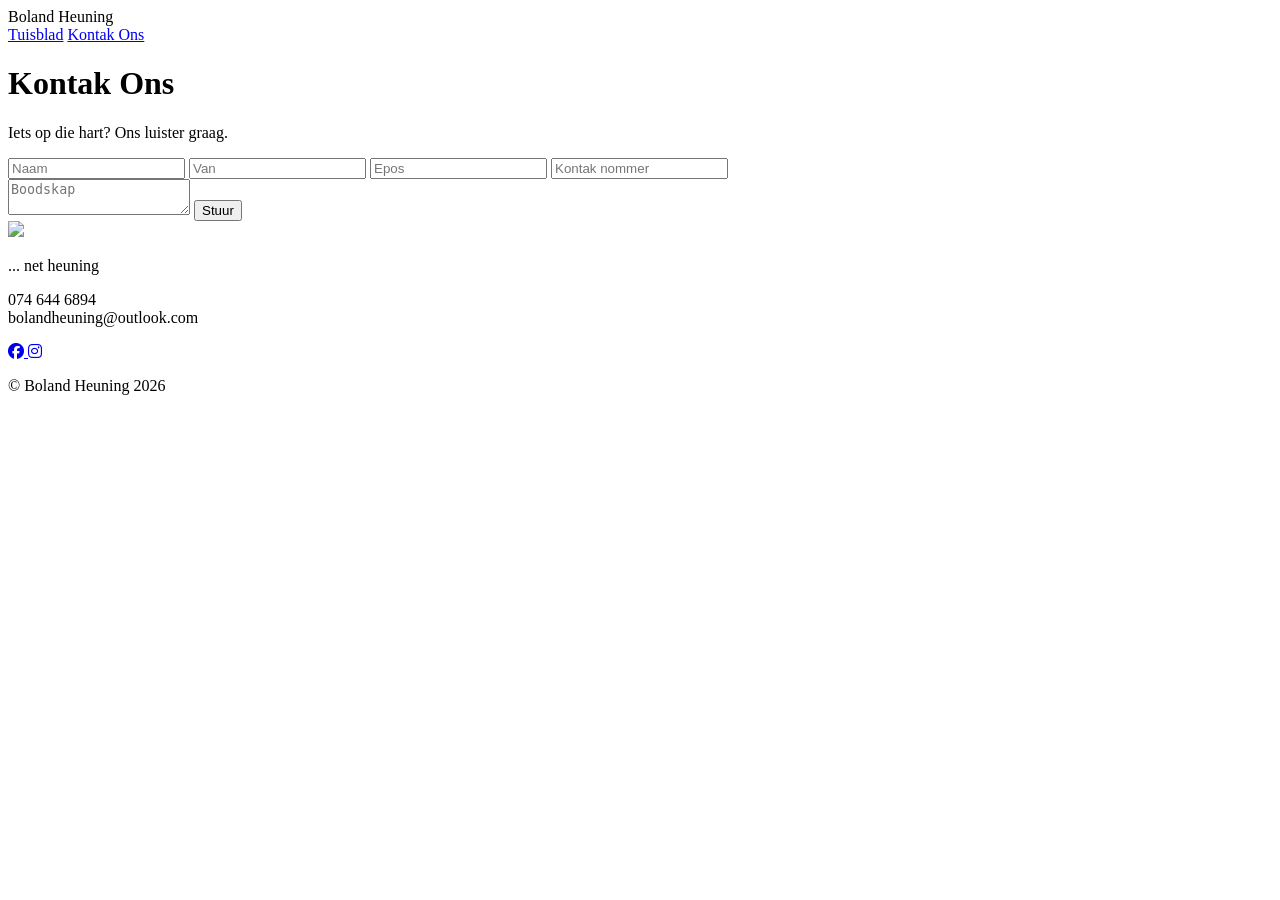
==== contact.html @ eebf74c6 "Add files via upload" ====
<!DOCTYPE html>
<html>

<head>
	<link rel="stylesheet" href="/home/luan/Desktop/T3/styles.css">
	<link href="https://fonts.googleapis.com/css2?family=Cinzel:wght@400;700&display=swap" rel="stylesheet">
	<link href="https://fonts.googleapis.com/css2?family=Source+Sans+3:wght@300;400;600&display=swap" rel="stylesheet">
	<link rel="stylesheet" href="https://cdnjs.cloudflare.com/ajax/libs/font-awesome/6.5.0/css/all.min.css">
	
</head>

<body>
	<header>
		<div id="titleBox">
			<a id="title">Boland Heuning</a>
		</div>
		<div id="linkBox">
			<a href="index.html">Tuisblad</a>
			<a href="contact.html">Kontak Ons</a>
		</div>
	</header>
	<main id="shell-main">
		<div id="shell-left">
			<div class="form-intro">
				<h1>Kontak Ons</h1>
				<p>Iets op die hart? Ons luister graag.</p>
			</div>
			<form style="width: 70%;" class="grid-form">
				<input class="entry-edit" type="text" placeholder="Naam" name="firstname" required>
				<input class="entry-edit" type="text" placeholder="Van" name="surname" required>
		    		<input class="entry-edit" type="email" placeholder="Epos" name="email">
		    		<input class="entry-edit" type="phone" placeholder="Kontak nommer" name="phone">
				<textarea class="grid-form-tall grid-form-wide entry-edit" name="message" placeholder="Boodskap" required></textarea>
		    		<button class="submit grid-form-wide" type="submit">Stuur</button>
			</form>

		</div>
		<div id="shell-right">
			<img id="temp" src="/home/luan/Desktop/T3/contact1.png">
		</div>
	</main>
	
	<footer>
		<div class="footer-shell">
			<div class="footer-boxes"><p class="foot">... net heuning</p></div>
			<div class="footer-boxes">
				<p class="foot">074 644 6894<br>bolandheuning@outlook.com</p>
				<div id="icon-align">
					<a href="https://facebook.com/yourpage" target="_blank">
    					<i class="fa-brands fa-facebook"></i>
    					</a>
		    			<a href="https://instagram.com/yourpage" target="_blank">
					<i class="fa-brands fa-instagram"></i>
					</a>
				</div>
			</div>
			<div class="footer-boxes"><p class="foot">&copy; Boland Heuning 2026</p></div>
		</div>
	</footer>
</body>

</html>
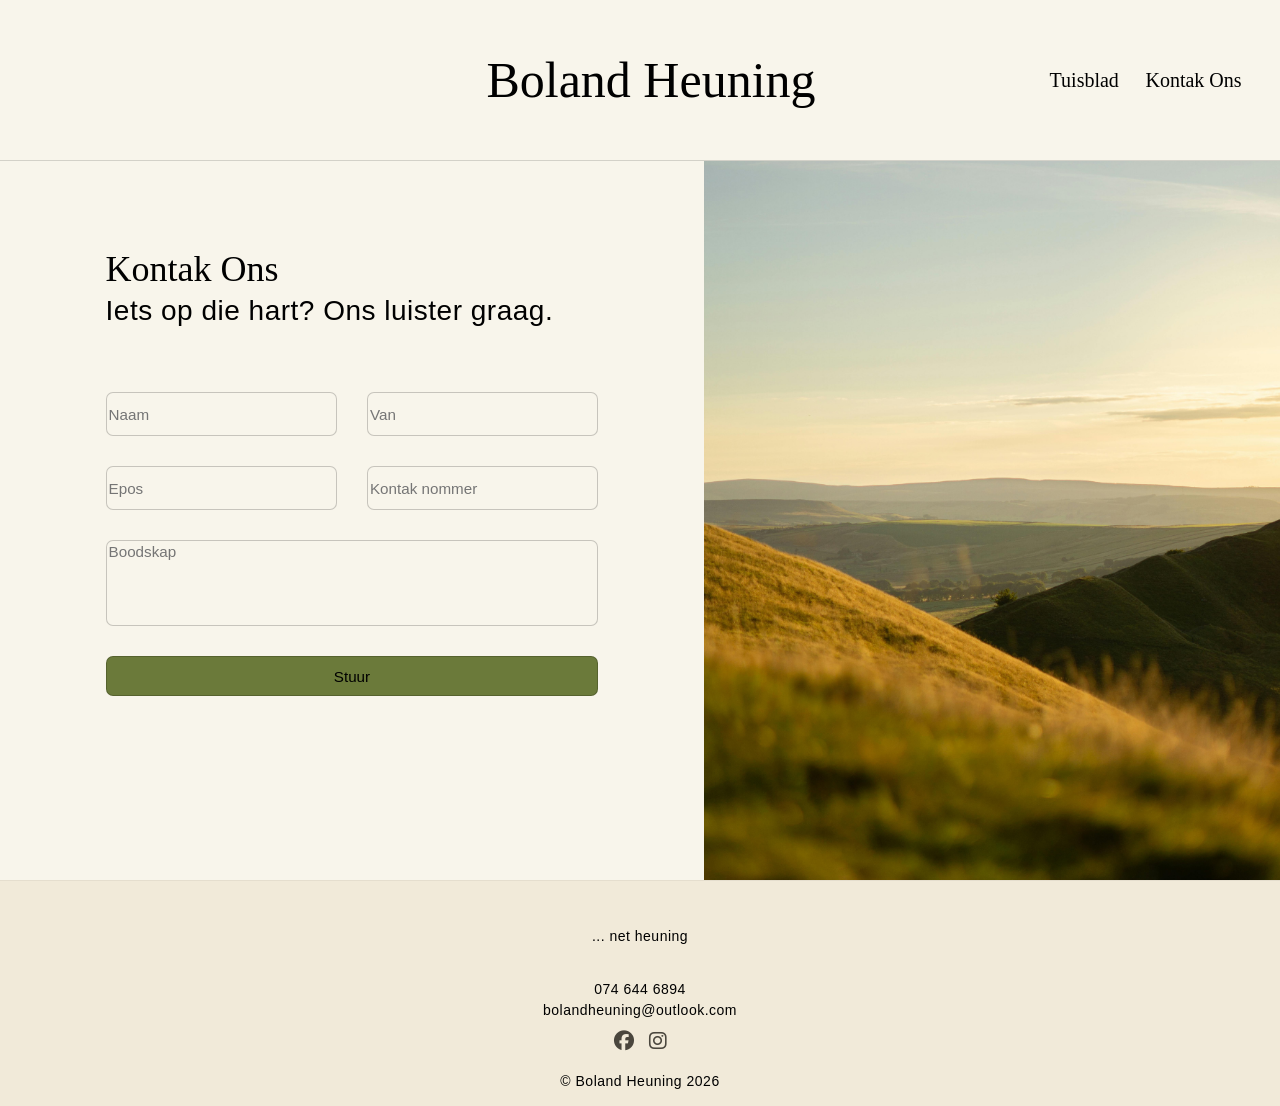
==== commit b62b29fc: "Update contact.html" ====
--- a/contact.html
+++ b/contact.html
@@ -2,7 +2,7 @@
 <html>
 
 <head>
-	<link rel="stylesheet" href="/home/luan/Desktop/T3/styles.css">
+	<link rel="stylesheet" href="styles.css">
 	<link href="https://fonts.googleapis.com/css2?family=Cinzel:wght@400;700&display=swap" rel="stylesheet">
 	<link href="https://fonts.googleapis.com/css2?family=Source+Sans+3:wght@300;400;600&display=swap" rel="stylesheet">
 	<link rel="stylesheet" href="https://cdnjs.cloudflare.com/ajax/libs/font-awesome/6.5.0/css/all.min.css">
@@ -36,7 +36,7 @@
 
 		</div>
 		<div id="shell-right">
-			<img id="temp" src="/home/luan/Desktop/T3/contact1.png">
+			<img id="temp" src="contact1.png">
 		</div>
 	</main>
 	
--- a/styles.css
+++ b/styles.css
@@ -0,0 +1,350 @@
+:root {
+    --headHeight: 160px;
+}
+body{
+	background-color: #f8f5eb;
+	margin: 0;	
+}
+header{
+	/*border-bottom: 1px solid black;*/
+	border-bottom: 1px solid rgba(0,0,0,0.15);
+	background-color: #f8f5eb;
+	position: fixed;
+	top: 0;
+	left: 0;
+	width: 100vw;
+	height: var(--headHeight);
+	z-index: 10;
+	   
+	display: flex;
+	align-items: center;
+}
+#linkBox{
+	width: 15vw;
+	margin-left:20vw;
+	display: flex;
+    	align-items: center;
+    	justify-content: space-between;
+}
+#titleBox{
+	width: 24vw;
+	margin-left:38vw;
+	display: flex;
+    	align-items: center;
+    	justify-content: space-between;
+    	white-space: nowrap;
+}
+#title{
+	font-size: 50px;
+}
+a{
+	text-decoration: none;
+	color: black;
+	font-size: 20px;
+	font-family: 'Cinzel', serif;
+}
+main{
+	position: relative;
+	margin-top: var(--headHeight); /* prevents content hiding behind header */
+}
+#heroImg{
+	position: relative;
+	top: 0;
+	width: 100vw;
+}
+#storyBox{
+	margin-left: 22vw;
+	margin-top: 14vh;
+	width: 45vw;
+}
+#product-section{
+	margin-top: 14vh;
+	border: 1px solid black;
+	width: 100vw;
+	display: flex;
+	justify-content: space-around;
+	flex-wrap: wrap;
+	gap: 20px;
+}
+.honey-card{
+	position: relative;
+	margin-top: 5vh;
+	margin-bottom: 5vh;
+	width: 300px;
+	/*border: 1px solid black;*/
+	border-radius: 12px;
+	box-shadow: 0 4px 12px rgba(0,0,0,0.1);
+	overflow: hidden;
+	display: flex;
+	align-items: center;
+	flex-direction: column;
+	justify-content: space-between;
+	text-align: center;
+	
+	
+	/*flex: 0 0 10vw;          /* grow | shrink | minimum width */
+    	/*min-width: 250px;         /* prevents getting too small */
+}
+h1{
+	font-family: 'Cinzel', serif;
+	font-size: 36px;
+	font-weight: 100;
+	margin-bottom:0;
+}
+p{
+	margin-top: 0;
+	font-family: 'Source Sans 3', sans-serif;
+	font-size: 28px;
+	font-weight: 100;  
+	line-height: 1.5;
+	letter-spacing: 0.5px;
+}
+
+footer{
+	margin-top: 0vh;
+	border-top: 1px solid rgba(0,0,0,0.05);
+	background-color: #f1ead9; /*	#f1ead9,#e4dcc6,#ebe3cf,*/
+	
+	display: flex;
+	flex-direction: column;
+	align-items: center;	
+}
+.footer-shell{
+	margin-top: 5vh;
+	width: 20vw;
+	height: 20vh;
+	display: flex;
+	align-items: center;
+	flex-direction: column;
+	justify-content: space-between;
+}
+.footer-boxes{
+	display: flex;
+	flex-direction: column;
+	align-items: center;
+}
+.foot{
+	font-size: 14px;
+	text-align: center;
+}
+#icon-align{
+	margin-top: -5px;
+	display: flex;
+	justify-content: space-between;
+	align-items: center;
+	gap: 15px;
+}
+.fa-brands {
+    font-size: 20px;
+    color: #4a463d;
+}
+.order-button{
+	font-size: 20px;
+	height: 35px;
+	width: 50%;
+	border: 1px solid rgba(0,0,0,0.2);
+	border-radius: 7px;
+	font-family: 'Source Sans 3', sans-serif;
+	font-size: 0.95rem;
+	background-color: #6b7a3a;
+	display: flex;
+	align-items: center;
+	justify-content: center;
+}
+.order-button:hover{
+	border: 1px solid rgba(0,0,0,0.8);
+	box-shadow: 0 2px 4px rgba(0,0,0,0.08);
+}
+.description{ font-size: 0.95rem; color: #5a4d2b; margin: 0 0 8px; }
+/*--------------------------------Contact Page--------------------------------*/
+#shell-main{
+	display: flex;
+	align-items: center;
+}
+#shell-left{
+	width: 55%;
+	height: 80vh;
+	display: flex;
+	flex-direction: column;
+	align-items: center;
+}
+#shell-right{
+	width: 45%;
+	height: 80vh;
+}
+#temp{
+	width: 100%;
+	height: 100%;
+}
+.form-intro{
+	margin-top: 4rem;
+	width: 70%;
+}
+.grid-form{
+	margin-top: 2rem;
+	/*margin: 0 auto;*/
+	display: grid;
+	grid-template-columns: 1fr 1fr;
+	gap: 30px;
+	/*width: 70%;*/
+	box-sizing: border-box;
+	
+}
+.entry-edit{
+	font-size: 20px;
+	height: 40px;
+	border: 1px solid rgba(0,0,0,0.2);
+	border-radius: 7px;
+	font-family: 'Source Sans 3', sans-serif;
+	font-size: 0.95rem;
+	background-color: #f8f5eb;
+}
+.entry-edit:hover{
+	border: 1px solid rgba(0,0,0,0.8);
+}
+.entry-edit:focus{
+	border: 1px solid rgba(0,0,0,0.8);
+	background-color: #f1ead9; 
+	outline: none;
+}
+.submit{
+	font-size: 20px;
+	height: 40px;
+	border: 1px solid rgba(0,0,0,0.2);
+	border-radius: 7px;
+	font-family: 'Source Sans 3', sans-serif;
+	font-size: 0.95rem;
+	background-color: #6b7a3a;
+}
+.submit:hover{
+	border: 1px solid rgba(0,0,0,0.8);
+	box-shadow: 0 2px 4px rgba(0,0,0,0.08);
+}
+.submit:focus{
+	border: 1px solid rgba(0,0,0,0.8);
+	background-color: #f1ead9; 
+	outline: none;
+}
+.grid-form-wide{
+	grid-column: span 2;
+}
+.grid-form-tall{
+	height: 80px;
+}
+textarea{
+	resize: none;
+}
+
+/*--------------------------------Tools--------------------------------*/
+.border{
+	border: 1px solid black;
+}
+
+/*--------------------------------Universal--------------------------------*/
+.icon:hover{
+	color: #f8f5eb;
+	transition: background-color 0.3s;
+}	/*Not yet used*/
+
+/*--------------------------------Experimental--------------------------------*/
+.product-card {
+  position: relative;
+  width: 300px;
+  overflow: hidden;
+  border-radius: 12px;
+  box-shadow: 0 4px 12px rgba(0,0,0,0.1);
+  margin: 20px;
+}
+
+.product-card img {
+  width: 100%;
+}
+
+/* --- Overlay (Hidden by Default) --- */
+.overlay {
+  position: absolute;
+  top: 0;
+  left: 0;
+  width: 100%;
+  height: 100%;
+  background: rgba(248,245,235,0.95);
+  color: #5a4d2b;
+  display: flex;
+  align-items: center;
+  justify-content: center;
+  text-align: center;
+  padding: 20px;
+  opacity: 0;
+  transition: opacity 0.3s;
+  pointer-events: none; /* overlay doesn’t block clicks */
+}
+
+/* --- Desktop Hover --- */
+.product-card label:hover .overlay {
+  opacity: 1;
+}
+
+.honey-card .overlay-zone:hover .overlay{
+	opacity: 1;
+}
+
+
+/* --- Info Section --- */
+.info {
+  padding: 15px;
+}
+
+.info h3 { margin: 0 0 5px; font-size: 1.3rem; }
+.info .tagline { font-size: 0.95rem; color: #5a4d2b; margin: 0 0 8px; }
+.info .price { font-weight: bold; margin: 0 0 10px; }
+
+.order-btn {
+  display: inline-block;
+  text-decoration: none;
+  background-color: #5a4d2b;
+  color: #f8f5eb;
+  padding: 8px 16px;
+  border-radius: 6px;
+  transition: background 0.3s;
+}
+.order-btn:hover { background-color: #7a6b4c; }
+
+/* --- Mobile: Tap to Reveal using Checkbox Hack --- */
+.toggle {
+  display: none; /* hide the checkbox */
+}
+
+.toggle:checked + label .overlay {
+  opacity: 1;
+  pointer-events: auto;
+}
+
+@media (max-width: 768px) {
+  .product-card label:hover .overlay {
+    opacity: 0; /* disable hover on mobile */
+  }
+}
+
+/*--------------------------------Order Form--------------------------------*/
+fieldset{
+	display: grid;
+	grid-template-columns: 1fr 5fr;
+	border: none;
+}
+legend{
+	font-family: 'Source Sans 3', sans-serif;
+	font-size: 20px;
+	font-weight: 100;  
+	line-height: 1.5;
+	letter-spacing: 0.5px;
+}
+label{
+	font-family: 'Source Sans 3', sans-serif;
+	font-weight: 100;  
+	line-height: 1.5;
+	letter-spacing: 0.5px;
+	font-size: 0.95rem;
+}
+.checkbox{
+	accent-color: #6b7a3a;   /* your colour */
+}
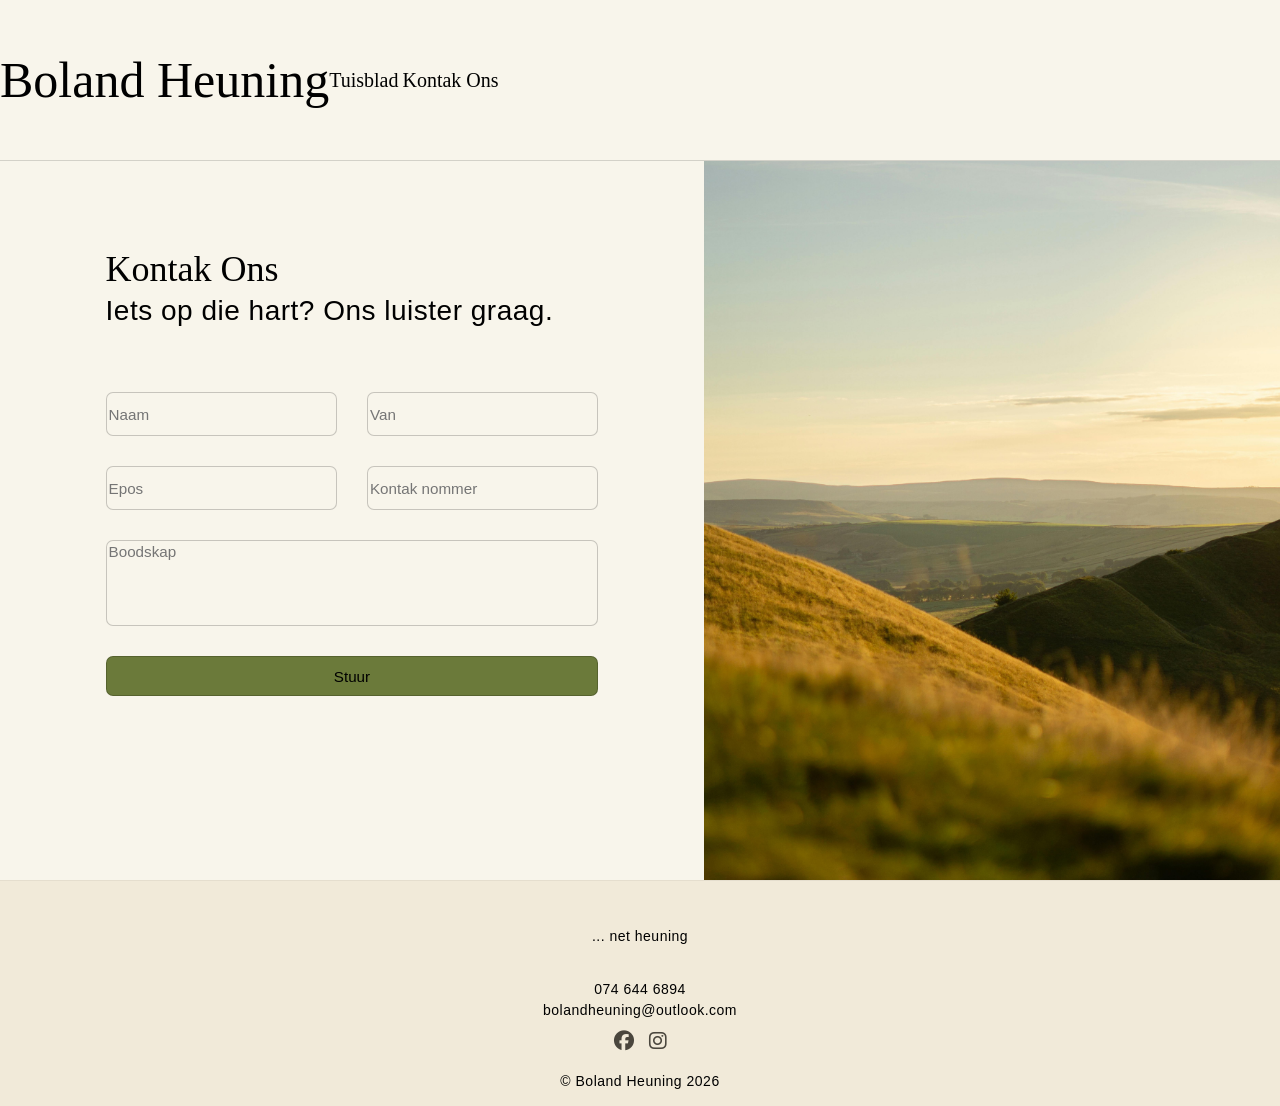
==== commit bff065fd: "Mobile Friendly Update" ====
--- a/contact.html
+++ b/contact.html
@@ -2,6 +2,7 @@
 <html>
 
 <head>
+	<title>Boland Heuning | Kontak Ons</title>
 	<link rel="stylesheet" href="styles.css">
 	<link href="https://fonts.googleapis.com/css2?family=Cinzel:wght@400;700&display=swap" rel="stylesheet">
 	<link href="https://fonts.googleapis.com/css2?family=Source+Sans+3:wght@300;400;600&display=swap" rel="stylesheet">
@@ -11,10 +12,11 @@
 
 <body>
 	<header>
-		<div id="titleBox">
-			<a id="title">Boland Heuning</a>
+		<div id="left-box"></div>
+		<div id="title-box">
+			<a id="title" href="index.html">Boland Heuning</a>
 		</div>
-		<div id="linkBox">
+		<div id="link-box">
 			<a href="index.html">Tuisblad</a>
 			<a href="contact.html">Kontak Ons</a>
 		</div>
@@ -36,7 +38,7 @@
 
 		</div>
 		<div id="shell-right">
-			<img id="temp" src="contact1.png">
+			<img id="temp" src="contact1.png" alt="Picture of the honey farm">
 		</div>
 	</main>
 	
